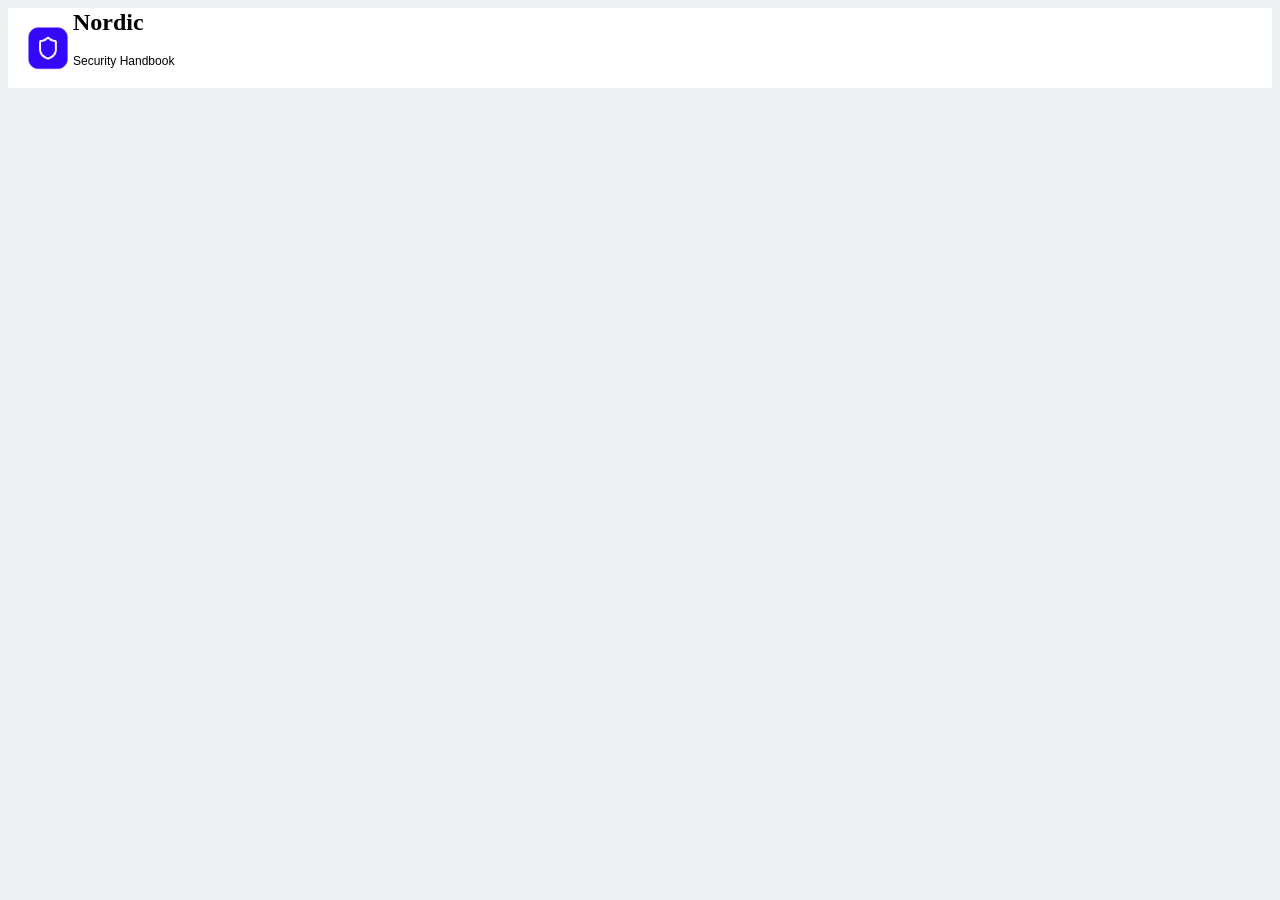
==== index.html @ 6bf66e9d "1" ====
<html>
<head>
    <title>Nordic </title>
    <link rel="stylesheet" href="CSS1.css" type="text/css">
</head>
<body style="background-color: ECF0F1;">

<div id="top">
    <span style="float: left;">
        <img src="images/logo.png" alt="logo" width="50px" height="50px"   style="  margin-left: 15px; margin-top:15px ;">
    </span>
    <span  style="float: left; display: flex; flex-direction: column; margin-top:1px; ">
        <h2 style=" margin: 0; font-family: Arial Black;">Nordic</h2>     <br/>
        <p style="  margin: 0;   font-size: 12px; font-family: Arial;">Security Handbook</p>  
    </span>
    <span>

    </span>
</div> 
    
</body>
</html>
---- CSS1.css ----
#top {
    background-color: white;
    color: black;
    width: 100%;
    height: 80px;
    left: 0px;
    top: 0px;
    right: 0px;
    justify-content: center;
    align-items: center;
}
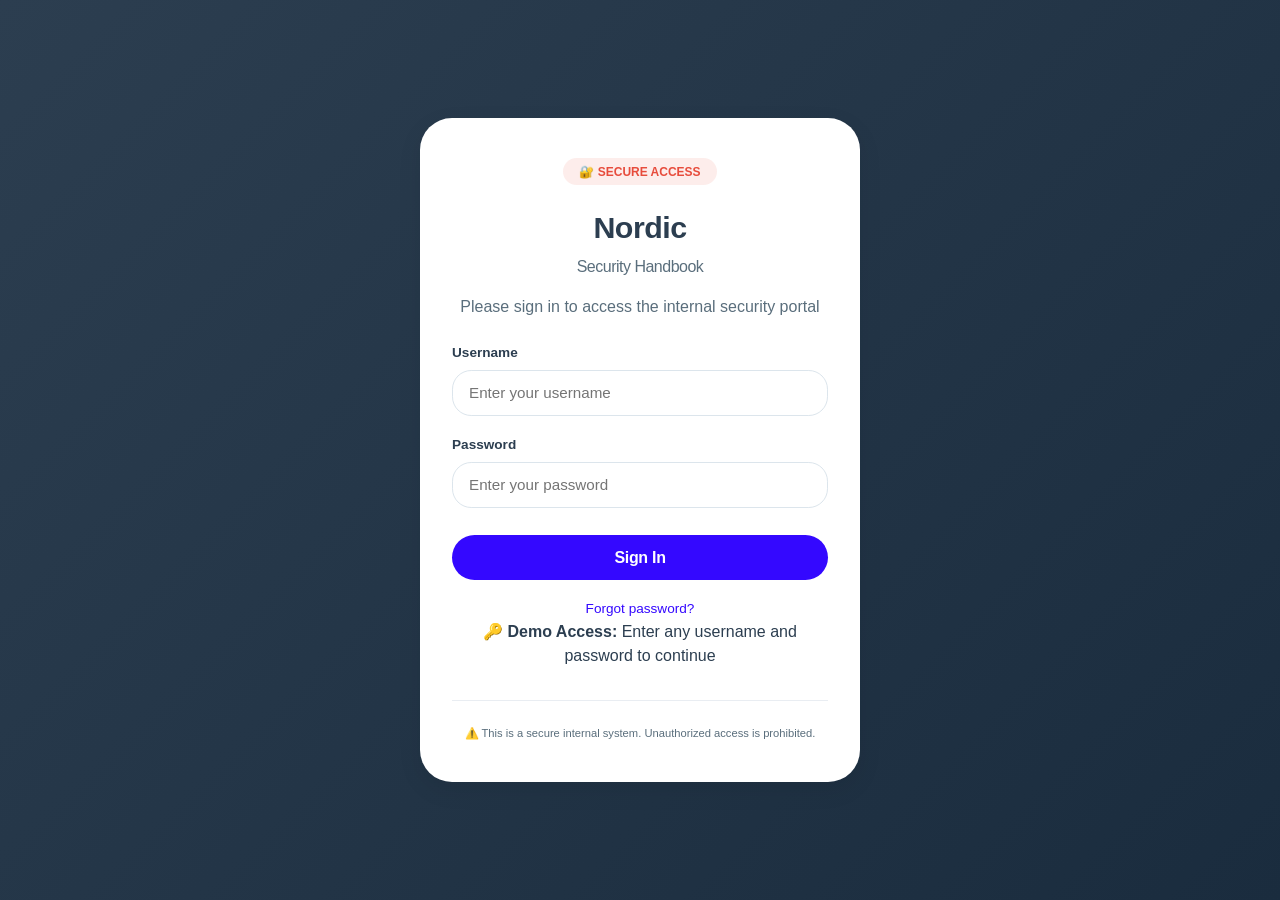
==== commit b4d7c9eb: "home page and login page" ====
--- a/index.html
+++ b/index.html
@@ -1,22 +1,38 @@
-<html>
-<head>
-    <title>Nordic </title>
-    <link rel="stylesheet" href="CSS1.css" type="text/css">
+<!DOCTYPE html>
+<html lang="en">
+<head> 
+    <title>Nordic Security Handbook - Login</title>
+    <link rel="stylesheet" href="styles.css">
 </head>
-<body style="background-color: ECF0F1;">
-
-<div id="top">
-    <span style="float: left;">
-        <img src="images/logo.png" alt="logo" width="50px" height="50px"   style="  margin-left: 15px; margin-top:15px ;">
-    </span>
-    <span  style="float: left; display: flex; flex-direction: column; margin-top:1px; ">
-        <h2 style=" margin: 0; font-family: Arial Black;">Nordic</h2>     <br/>
-        <p style="  margin: 0;   font-size: 12px; font-family: Arial;">Security Handbook</p>  
-    </span>
-    <span>
-
-    </span>
-</div> 
-    
+<body>
+    <div class="login-modal">
+        <div class="login-card">
+            <div class="security-badge">🔐 SECURE ACCESS</div>
+            <h1>Nordic<br><span>Security Handbook</span></h1>
+            <p style="margin: 1rem 0 1.5rem; color: var(--text-muted);">Please sign in to access the internal security portal</p>
+            
+            <form action="dashboard.html" method="get">
+                <div class="input-group">
+                    <label>Username</label>
+                    <input type="text" name="username" placeholder="Enter your username" required>
+                </div>
+                <div class="input-group">
+                    <label>Password</label>
+                    <input type="password" name="password" placeholder="Enter your password" required>
+                </div>
+                <button type="submit" class="signin-btn">Sign In</button>
+            </form>
+            
+            <a href="#" class="forgot">Forgot password?</a>
+            
+            <div class="demo-note">
+                🔑 <strong>Demo Access:</strong> Enter any username and password to continue
+            </div>
+            
+            <div class="warning-note">
+                ⚠️ This is a secure internal system. Unauthorized access is prohibited.
+            </div>
+        </div>
+    </div>
 </body>
 </html>
--- a/styles.css
+++ b/styles.css
@@ -0,0 +1,371 @@
+:root {
+    --primary: #3408FF;
+    --primary-dark: #2a06cc;
+    --primary-light: #6b42ff;
+    --page-bg: #ECF0F1;
+    --card-bg: #FFFFFF;
+    --text-main: #2C3E50;
+    --text-muted: #5a6e7c;
+    --alert: #E74C3C;
+    --alert-light: rgba(231, 76, 60, 0.1);
+    --alert-medium: rgba(231, 76, 60, 0.2);
+    --success: #016630;
+    --success-light: rgba(1, 102, 48, 0.1);
+    --border-light: #dce5ec;
+    --shadow-sm: 0 4px 12px rgba(0, 0, 0, 0.04);
+    --shadow-md: 0 8px 24px rgba(0, 0, 0, 0.08);
+    --card-radius: 1rem;
+}
+
+* {
+    margin: 0;
+    padding: 0;
+    box-sizing: border-box;
+}
+
+body {
+    font-family: 'Arial', 'Helvetica Neue', Helvetica, sans-serif;
+    background: var(--page-bg);
+    color: var(--text-main);
+    line-height: 1.5;
+    scroll-behavior: smooth;
+}
+
+ 
+h1, h2, h3, h4, h5, h6,
+.h1, .h2, .h3, .h4, .h5, .h6,
+.logo-area h2,
+.nav-links a,
+.signin-btn,
+.nav-quick {
+    font-family: 'Arial Black', 'Arial Black', 'Arial', sans-serif;
+    font-weight: 900;
+    letter-spacing: -0.3px;
+}
+
+
+
+/* our  Login Page */
+
+.login-modal {
+    background: linear-gradient(135deg, #2C3E50 0%, #1a2c3e 100%);
+    min-height: 100vh;
+    display: flex;
+    align-items: center;
+    justify-content: center;
+    padding: 1.5rem;
+}
+
+.login-card {
+    max-width: 440px;
+    width: 100%;
+    background: var(--card-bg);
+    border-radius: 2rem;
+    padding: 2.5rem 2rem;
+    box-shadow: var(--shadow-md);
+    text-align: center;
+}
+
+.login-card h1 {
+    font-size: 1.9rem;
+    font-weight: 900;
+    color: var(--text-main);
+    letter-spacing: -0.5px;
+}
+
+.login-card h1 span {
+    font-family: 'Arial', sans-serif;
+    font-weight: 300;
+    font-size: 1rem;
+    display: block;
+    color: var(--text-muted);
+    margin-top: 0.3rem;
+}
+
+.security-badge {
+    background: var(--alert-light);
+    display: inline-block;
+    padding: 0.3rem 1rem;
+    border-radius: 40px;
+    font-size: 0.75rem;
+    font-weight: 600;
+    color: var(--alert);
+    margin-bottom: 1.2rem;
+    font-family: 'Arial', sans-serif;
+}
+
+.input-group {
+    text-align: left;
+    margin-bottom: 1.2rem;
+}
+
+.input-group label {
+    font-weight: 600;
+    font-size: 0.85rem;
+    color: var(--text-main);
+    display: block;
+    margin-bottom: 0.4rem;
+    font-family: 'Arial', sans-serif;
+}
+
+.input-group input {
+    width: 100%;
+    padding: 0.85rem 1rem;
+    border: 1px solid var(--border-light);
+    border-radius: 1.2rem;
+    font-size: 0.95rem;
+    transition: all 0.2s;
+    background: var(--card-bg);
+    font-family: 'Arial', sans-serif;
+}
+
+.input-group input:focus {
+    outline: none;
+    border-color: var(--primary);
+    box-shadow: 0 0 0 3px rgba(52, 8, 255, 0.2);
+}
+
+.signin-btn {
+    background: var(--primary);
+    color: white;
+    border: none;
+    width: 100%;
+    padding: 0.85rem;
+    font-weight: 900;
+    font-size: 1rem;
+    border-radius: 2rem;
+    cursor: pointer;
+    transition: 0.2s;
+    margin-top: 0.5rem;
+    margin-bottom: 1rem;
+}
+
+.signin-btn:hover {
+    background: var(--primary-dark);
+    transform: translateY(-1px);
+}
+
+.forgot {
+    font-size: 0.85rem;
+    color: var(--primary);
+    text-decoration: none;
+    font-family: 'Arial', sans-serif;
+}
+
+.forgot:hover {
+    text-decoration: underline;
+}
+
+.warning-note {
+    margin-top: 2rem;
+    font-size: 0.7rem;
+    color: var(--text-muted);
+    border-top: 1px solid #e9edf2;
+    padding-top: 1.5rem;
+    font-family: 'Arial', sans-serif;
+}
+
+ 
+
+
+
+
+
+
+/* Our Dashboard Page Code */
+.top{
+    background: var(--text-main);
+    color: white;
+    padding: 1rem 2rem;
+    display: flex;
+    flex-wrap: wrap;
+    justify-content: space-between;
+    align-items: center;
+    gap: 1rem;
+}
+
+.logo-area h2 {
+    font-weight: 900;
+    font-size: 1.6rem;
+    letter-spacing: -0.5px;
+    color: white;
+}
+
+.logo-area p {
+    font-size: 0.7rem;
+    opacity: 0.8;
+    font-family: 'Arial', sans-serif;
+}
+
+.nav-links {
+    display: flex;
+    flex-wrap: wrap;
+    gap: 1.5rem;
+}
+
+.nav-links a {
+    color: white;
+    text-decoration: none;
+    font-weight: 900;
+    padding: 0.3rem 0;
+    border-bottom: 2px solid transparent;
+    transition: 0.2s;
+    font-size: 0.9rem;
+}
+
+.nav-links a:hover,
+.nav-links a.active {
+    border-bottom-color: var(--primary);
+    color: var(--primary);
+}
+ 
+.handbook-main {
+    max-width: 1400px;
+    margin: 0 auto;
+    padding: 2rem 1.5rem;
+}
+ 
+.welcome {
+    background: var(--card-bg);
+    border-radius: var(--card-radius);
+    padding: 1.8rem 2rem;
+    margin-bottom: 2rem;
+    box-shadow: var(--shadow-sm);
+    border-left: 6px solid var(--primary);
+}
+
+.reminder-banner {
+    background: var(--alert-light);
+    border-left: 5px solid var(--alert);
+    padding: 1rem 1.5rem;
+    border-radius: 1rem;
+    margin-top: 1rem;
+    font-weight: 500;
+    font-family: 'Arial', sans-serif;
+}
+
+.success-banner {
+    background: var(--success-light);
+    border-left: 5px solid var(--success);
+    padding: 1rem 1.5rem;
+    border-radius: 1rem;
+    margin-top: 1rem;
+}
+
+ 
+.grid-nav {
+    display: flex;
+    flex-wrap: wrap;
+    gap: 1rem;
+    margin: 1.5rem 0 2rem;
+}
+
+.nav-quick {
+    background: var(--card-bg);
+    border-radius: 2rem;
+    padding: 0.6rem 1.2rem;
+    text-decoration: none;
+    font-weight: 900;
+    color: var(--primary);
+    box-shadow: var(--shadow-sm);
+    transition: all 0.2s;
+    border: 1px solid var(--border-light);
+}
+
+.nav-quick:hover {
+    background: var(--primary);
+    color: white;
+    transform: translateY(-2px);
+    border-color: var(--primary);
+}
+
+/* Principle Grid (Dashboard specific) */
+.principle-grid {
+    display: flex;
+    flex-wrap: wrap;
+    gap: 1.2rem;
+    margin: 1.2rem 0;
+}
+
+.principle {
+    flex: 1;
+    background: #f9fbfd;
+    padding: 1rem;
+    border-radius: 1rem;
+    border: 1px solid var(--border-light);
+}
+
+.principle strong {
+    color: var(--primary);
+    font-family: 'Arial Black', sans-serif;
+}
+
+/* Section Cards (shared across multiple pages) */
+.section-card {
+    background: var(--card-bg);
+    border-radius: var(--card-radius);
+    padding: 1.8rem 2rem;
+    margin-bottom: 2.2rem;
+    box-shadow: var(--shadow-sm);
+    scroll-margin-top: 90px;
+}
+
+.section-card h2 {
+    color: var(--text-main);
+    border-left: 5px solid var(--primary);
+    padding-left: 1rem;
+    margin-bottom: 1.5rem;
+    font-size: 1.8rem;
+}
+
+.section-card h3 {
+    color: var(--text-main);
+    margin: 1.2rem 0 0.8rem 0;
+    font-size: 1.3rem;
+}
+
+.section-card h4 {
+    color: var(--text-main);
+    margin: 0.8rem 0 0.5rem 0;
+    font-size: 1.1rem;
+}
+
+/* Two Columns Layout */
+.two-columns {
+    display: flex;
+    flex-wrap: wrap;
+    gap: 1.8rem;
+    margin-top: 1rem;
+}
+
+.col {
+    flex: 1;
+    min-width: 240px;
+}
+
+/* Lists */
+ul, .list-styled {
+    padding-left: 1.4rem;
+    margin: 0.8rem 0;
+}
+
+li {
+    margin-bottom: 0.4rem;
+    font-family: 'Arial', sans-serif;
+}
+
+p {
+    font-family: 'Arial', sans-serif;
+    margin-bottom: 0.5rem;
+}
+
+/* Footer (shared) */
+footer {
+    text-align: center;
+    padding: 2rem;
+    font-size: 0.8rem;
+    color: var(--text-muted);
+    border-top: 1px solid var(--border-light);
+    margin-top: 1rem;
+    font-family: 'Arial', sans-serif;
+}
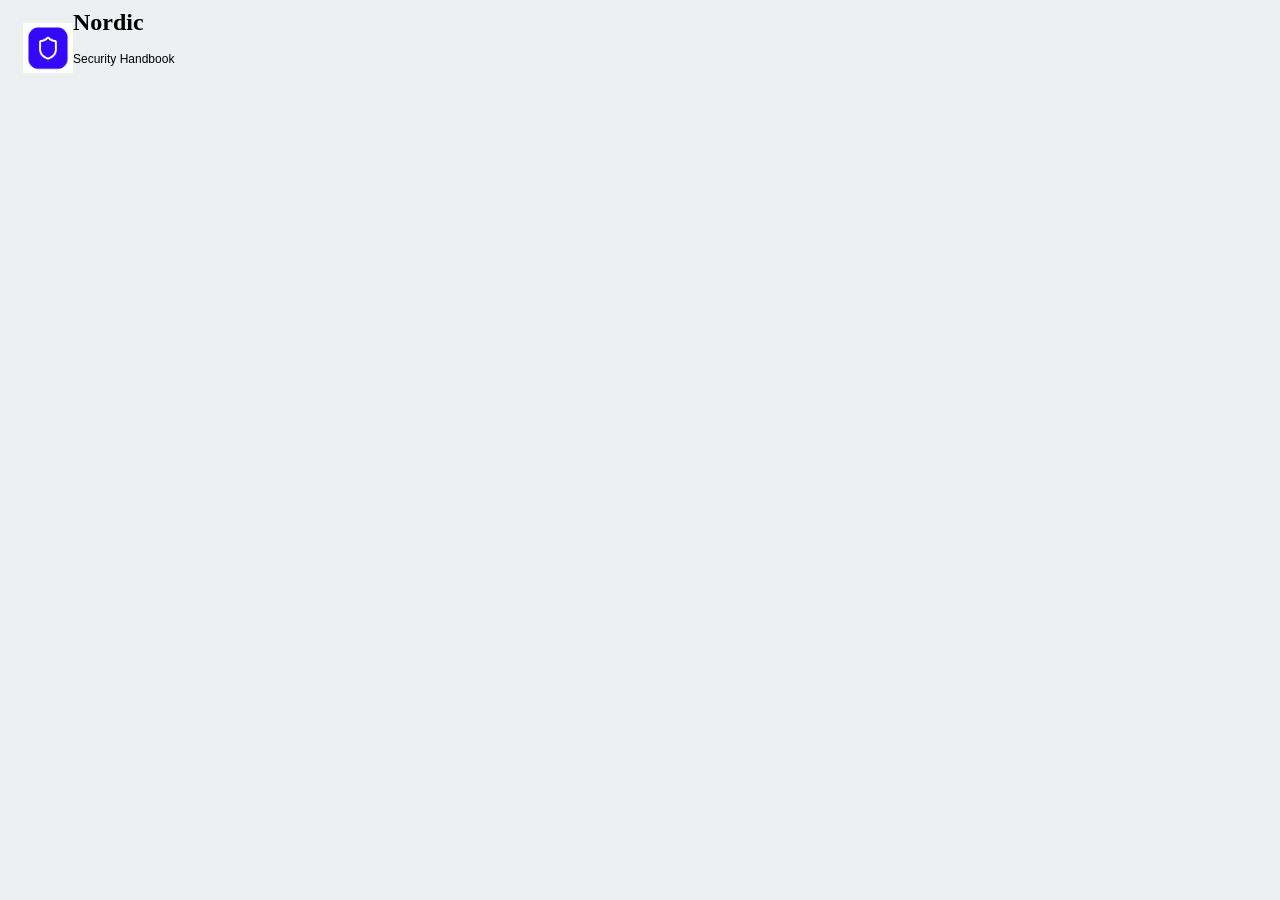
==== commit 052a0dbe: "mm" ====
--- a/index.html
+++ b/index.html
@@ -1,38 +1,22 @@
-<!DOCTYPE html>
-<html lang="en">
-<head> 
-    <title>Nordic Security Handbook - Login</title>
-    <link rel="stylesheet" href="styles.css">
+<html>
+<head>
+    <title>Nordic </title>
+    <link rel="stylesheet" href="CSS1.css" type="text/css">
 </head>
-<body>
-    <div class="login-modal">
-        <div class="login-card">
-            <div class="security-badge">🔐 SECURE ACCESS</div>
-            <h1>Nordic<br><span>Security Handbook</span></h1>
-            <p style="margin: 1rem 0 1.5rem; color: var(--text-muted);">Please sign in to access the internal security portal</p>
-            
-            <form action="dashboard.html" method="get">
-                <div class="input-group">
-                    <label>Username</label>
-                    <input type="text" name="username" placeholder="Enter your username" required>
-                </div>
-                <div class="input-group">
-                    <label>Password</label>
-                    <input type="password" name="password" placeholder="Enter your password" required>
-                </div>
-                <button type="submit" class="signin-btn">Sign In</button>
-            </form>
-            
-            <a href="#" class="forgot">Forgot password?</a>
-            
-            <div class="demo-note">
-                🔑 <strong>Demo Access:</strong> Enter any username and password to continue
-            </div>
-            
-            <div class="warning-note">
-                ⚠️ This is a secure internal system. Unauthorized access is prohibited.
-            </div>
-        </div>
-    </div>
+<body style="background-color: ECF0F1;">
+
+<div id="top">
+    <span style="float: left;">
+        <img src="images/logo.png" alt="logo" width="50px" height="50px"   style="  margin-left: 15px; margin-top:15px ;">
+    </span>
+    <span  style="float: left; display: flex; flex-direction: column; margin-top:1px; ">
+        <h2 style=" margin: 0; line-height: 1.1; font-family: Arial Black;">Nordic</h2>     <br/>
+        <p style="  margin: 0;  line-height: 1.1; font-size: 12px; font-family: Arial;">Security Handbook</p>  
+    </span>
+    <span>
+
+    </span>
+</div> 
+    
 </body>
 </html>
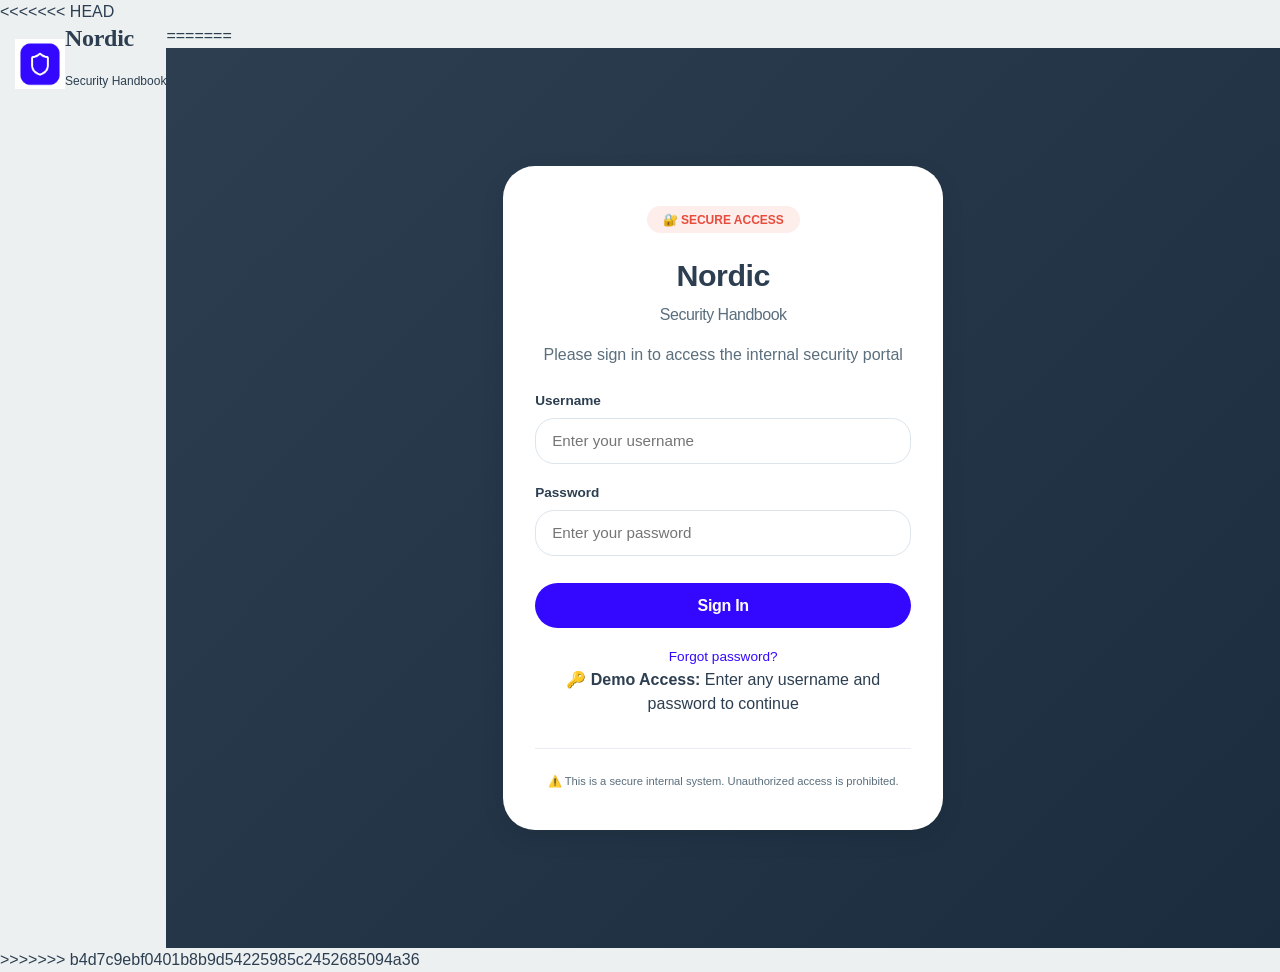
==== commit 5c7ad2d3: "n" ====
--- a/index.html
+++ b/index.html
@@ -1,8 +1,10 @@
-<html>
-<head>
-    <title>Nordic </title>
-    <link rel="stylesheet" href="CSS1.css" type="text/css">
+<!DOCTYPE html>
+<html lang="en">
+<head> 
+    <title>Nordic Security Handbook - Login</title>
+    <link rel="stylesheet" href="styles.css">
 </head>
+<<<<<<< HEAD
 <body style="background-color: ECF0F1;">
 
 <div id="top">
@@ -18,5 +20,37 @@
     </span>
 </div> 
     
+=======
+<body>
+    <div class="login-modal">
+        <div class="login-card">
+            <div class="security-badge">🔐 SECURE ACCESS</div>
+            <h1>Nordic<br><span>Security Handbook</span></h1>
+            <p style="margin: 1rem 0 1.5rem; color: var(--text-muted);">Please sign in to access the internal security portal</p>
+            
+            <form action="dashboard.html" method="get">
+                <div class="input-group">
+                    <label>Username</label>
+                    <input type="text" name="username" placeholder="Enter your username" required>
+                </div>
+                <div class="input-group">
+                    <label>Password</label>
+                    <input type="password" name="password" placeholder="Enter your password" required>
+                </div>
+                <button type="submit" class="signin-btn">Sign In</button>
+            </form>
+            
+            <a href="#" class="forgot">Forgot password?</a>
+            
+            <div class="demo-note">
+                🔑 <strong>Demo Access:</strong> Enter any username and password to continue
+            </div>
+            
+            <div class="warning-note">
+                ⚠️ This is a secure internal system. Unauthorized access is prohibited.
+            </div>
+        </div>
+    </div>
+>>>>>>> b4d7c9ebf0401b8b9d54225985c2452685094a36
 </body>
 </html>
--- a/styles.css
+++ b/styles.css
@@ -0,0 +1,371 @@
+:root {
+    --primary: #3408FF;
+    --primary-dark: #2a06cc;
+    --primary-light: #6b42ff;
+    --page-bg: #ECF0F1;
+    --card-bg: #FFFFFF;
+    --text-main: #2C3E50;
+    --text-muted: #5a6e7c;
+    --alert: #E74C3C;
+    --alert-light: rgba(231, 76, 60, 0.1);
+    --alert-medium: rgba(231, 76, 60, 0.2);
+    --success: #016630;
+    --success-light: rgba(1, 102, 48, 0.1);
+    --border-light: #dce5ec;
+    --shadow-sm: 0 4px 12px rgba(0, 0, 0, 0.04);
+    --shadow-md: 0 8px 24px rgba(0, 0, 0, 0.08);
+    --card-radius: 1rem;
+}
+
+* {
+    margin: 0;
+    padding: 0;
+    box-sizing: border-box;
+}
+
+body {
+    font-family: 'Arial', 'Helvetica Neue', Helvetica, sans-serif;
+    background: var(--page-bg);
+    color: var(--text-main);
+    line-height: 1.5;
+    scroll-behavior: smooth;
+}
+
+ 
+h1, h2, h3, h4, h5, h6,
+.h1, .h2, .h3, .h4, .h5, .h6,
+.logo-area h2,
+.nav-links a,
+.signin-btn,
+.nav-quick {
+    font-family: 'Arial Black', 'Arial Black', 'Arial', sans-serif;
+    font-weight: 900;
+    letter-spacing: -0.3px;
+}
+
+
+
+/* our  Login Page */
+
+.login-modal {
+    background: linear-gradient(135deg, #2C3E50 0%, #1a2c3e 100%);
+    min-height: 100vh;
+    display: flex;
+    align-items: center;
+    justify-content: center;
+    padding: 1.5rem;
+}
+
+.login-card {
+    max-width: 440px;
+    width: 100%;
+    background: var(--card-bg);
+    border-radius: 2rem;
+    padding: 2.5rem 2rem;
+    box-shadow: var(--shadow-md);
+    text-align: center;
+}
+
+.login-card h1 {
+    font-size: 1.9rem;
+    font-weight: 900;
+    color: var(--text-main);
+    letter-spacing: -0.5px;
+}
+
+.login-card h1 span {
+    font-family: 'Arial', sans-serif;
+    font-weight: 300;
+    font-size: 1rem;
+    display: block;
+    color: var(--text-muted);
+    margin-top: 0.3rem;
+}
+
+.security-badge {
+    background: var(--alert-light);
+    display: inline-block;
+    padding: 0.3rem 1rem;
+    border-radius: 40px;
+    font-size: 0.75rem;
+    font-weight: 600;
+    color: var(--alert);
+    margin-bottom: 1.2rem;
+    font-family: 'Arial', sans-serif;
+}
+
+.input-group {
+    text-align: left;
+    margin-bottom: 1.2rem;
+}
+
+.input-group label {
+    font-weight: 600;
+    font-size: 0.85rem;
+    color: var(--text-main);
+    display: block;
+    margin-bottom: 0.4rem;
+    font-family: 'Arial', sans-serif;
+}
+
+.input-group input {
+    width: 100%;
+    padding: 0.85rem 1rem;
+    border: 1px solid var(--border-light);
+    border-radius: 1.2rem;
+    font-size: 0.95rem;
+    transition: all 0.2s;
+    background: var(--card-bg);
+    font-family: 'Arial', sans-serif;
+}
+
+.input-group input:focus {
+    outline: none;
+    border-color: var(--primary);
+    box-shadow: 0 0 0 3px rgba(52, 8, 255, 0.2);
+}
+
+.signin-btn {
+    background: var(--primary);
+    color: white;
+    border: none;
+    width: 100%;
+    padding: 0.85rem;
+    font-weight: 900;
+    font-size: 1rem;
+    border-radius: 2rem;
+    cursor: pointer;
+    transition: 0.2s;
+    margin-top: 0.5rem;
+    margin-bottom: 1rem;
+}
+
+.signin-btn:hover {
+    background: var(--primary-dark);
+    transform: translateY(-1px);
+}
+
+.forgot {
+    font-size: 0.85rem;
+    color: var(--primary);
+    text-decoration: none;
+    font-family: 'Arial', sans-serif;
+}
+
+.forgot:hover {
+    text-decoration: underline;
+}
+
+.warning-note {
+    margin-top: 2rem;
+    font-size: 0.7rem;
+    color: var(--text-muted);
+    border-top: 1px solid #e9edf2;
+    padding-top: 1.5rem;
+    font-family: 'Arial', sans-serif;
+}
+
+ 
+
+
+
+
+
+
+/* Our Dashboard Page Code */
+.top{
+    background: var(--text-main);
+    color: white;
+    padding: 1rem 2rem;
+    display: flex;
+    flex-wrap: wrap;
+    justify-content: space-between;
+    align-items: center;
+    gap: 1rem;
+}
+
+.logo-area h2 {
+    font-weight: 900;
+    font-size: 1.6rem;
+    letter-spacing: -0.5px;
+    color: white;
+}
+
+.logo-area p {
+    font-size: 0.7rem;
+    opacity: 0.8;
+    font-family: 'Arial', sans-serif;
+}
+
+.nav-links {
+    display: flex;
+    flex-wrap: wrap;
+    gap: 1.5rem;
+}
+
+.nav-links a {
+    color: white;
+    text-decoration: none;
+    font-weight: 900;
+    padding: 0.3rem 0;
+    border-bottom: 2px solid transparent;
+    transition: 0.2s;
+    font-size: 0.9rem;
+}
+
+.nav-links a:hover,
+.nav-links a.active {
+    border-bottom-color: var(--primary);
+    color: var(--primary);
+}
+ 
+.handbook-main {
+    max-width: 1400px;
+    margin: 0 auto;
+    padding: 2rem 1.5rem;
+}
+ 
+.welcome {
+    background: var(--card-bg);
+    border-radius: var(--card-radius);
+    padding: 1.8rem 2rem;
+    margin-bottom: 2rem;
+    box-shadow: var(--shadow-sm);
+    border-left: 6px solid var(--primary);
+}
+
+.reminder-banner {
+    background: var(--alert-light);
+    border-left: 5px solid var(--alert);
+    padding: 1rem 1.5rem;
+    border-radius: 1rem;
+    margin-top: 1rem;
+    font-weight: 500;
+    font-family: 'Arial', sans-serif;
+}
+
+.success-banner {
+    background: var(--success-light);
+    border-left: 5px solid var(--success);
+    padding: 1rem 1.5rem;
+    border-radius: 1rem;
+    margin-top: 1rem;
+}
+
+ 
+.grid-nav {
+    display: flex;
+    flex-wrap: wrap;
+    gap: 1rem;
+    margin: 1.5rem 0 2rem;
+}
+
+.nav-quick {
+    background: var(--card-bg);
+    border-radius: 2rem;
+    padding: 0.6rem 1.2rem;
+    text-decoration: none;
+    font-weight: 900;
+    color: var(--primary);
+    box-shadow: var(--shadow-sm);
+    transition: all 0.2s;
+    border: 1px solid var(--border-light);
+}
+
+.nav-quick:hover {
+    background: var(--primary);
+    color: white;
+    transform: translateY(-2px);
+    border-color: var(--primary);
+}
+
+/* Principle Grid (Dashboard specific) */
+.principle-grid {
+    display: flex;
+    flex-wrap: wrap;
+    gap: 1.2rem;
+    margin: 1.2rem 0;
+}
+
+.principle {
+    flex: 1;
+    background: #f9fbfd;
+    padding: 1rem;
+    border-radius: 1rem;
+    border: 1px solid var(--border-light);
+}
+
+.principle strong {
+    color: var(--primary);
+    font-family: 'Arial Black', sans-serif;
+}
+
+/* Section Cards (shared across multiple pages) */
+.section-card {
+    background: var(--card-bg);
+    border-radius: var(--card-radius);
+    padding: 1.8rem 2rem;
+    margin-bottom: 2.2rem;
+    box-shadow: var(--shadow-sm);
+    scroll-margin-top: 90px;
+}
+
+.section-card h2 {
+    color: var(--text-main);
+    border-left: 5px solid var(--primary);
+    padding-left: 1rem;
+    margin-bottom: 1.5rem;
+    font-size: 1.8rem;
+}
+
+.section-card h3 {
+    color: var(--text-main);
+    margin: 1.2rem 0 0.8rem 0;
+    font-size: 1.3rem;
+}
+
+.section-card h4 {
+    color: var(--text-main);
+    margin: 0.8rem 0 0.5rem 0;
+    font-size: 1.1rem;
+}
+
+/* Two Columns Layout */
+.two-columns {
+    display: flex;
+    flex-wrap: wrap;
+    gap: 1.8rem;
+    margin-top: 1rem;
+}
+
+.col {
+    flex: 1;
+    min-width: 240px;
+}
+
+/* Lists */
+ul, .list-styled {
+    padding-left: 1.4rem;
+    margin: 0.8rem 0;
+}
+
+li {
+    margin-bottom: 0.4rem;
+    font-family: 'Arial', sans-serif;
+}
+
+p {
+    font-family: 'Arial', sans-serif;
+    margin-bottom: 0.5rem;
+}
+
+/* Footer (shared) */
+footer {
+    text-align: center;
+    padding: 2rem;
+    font-size: 0.8rem;
+    color: var(--text-muted);
+    border-top: 1px solid var(--border-light);
+    margin-top: 1rem;
+    font-family: 'Arial', sans-serif;
+}
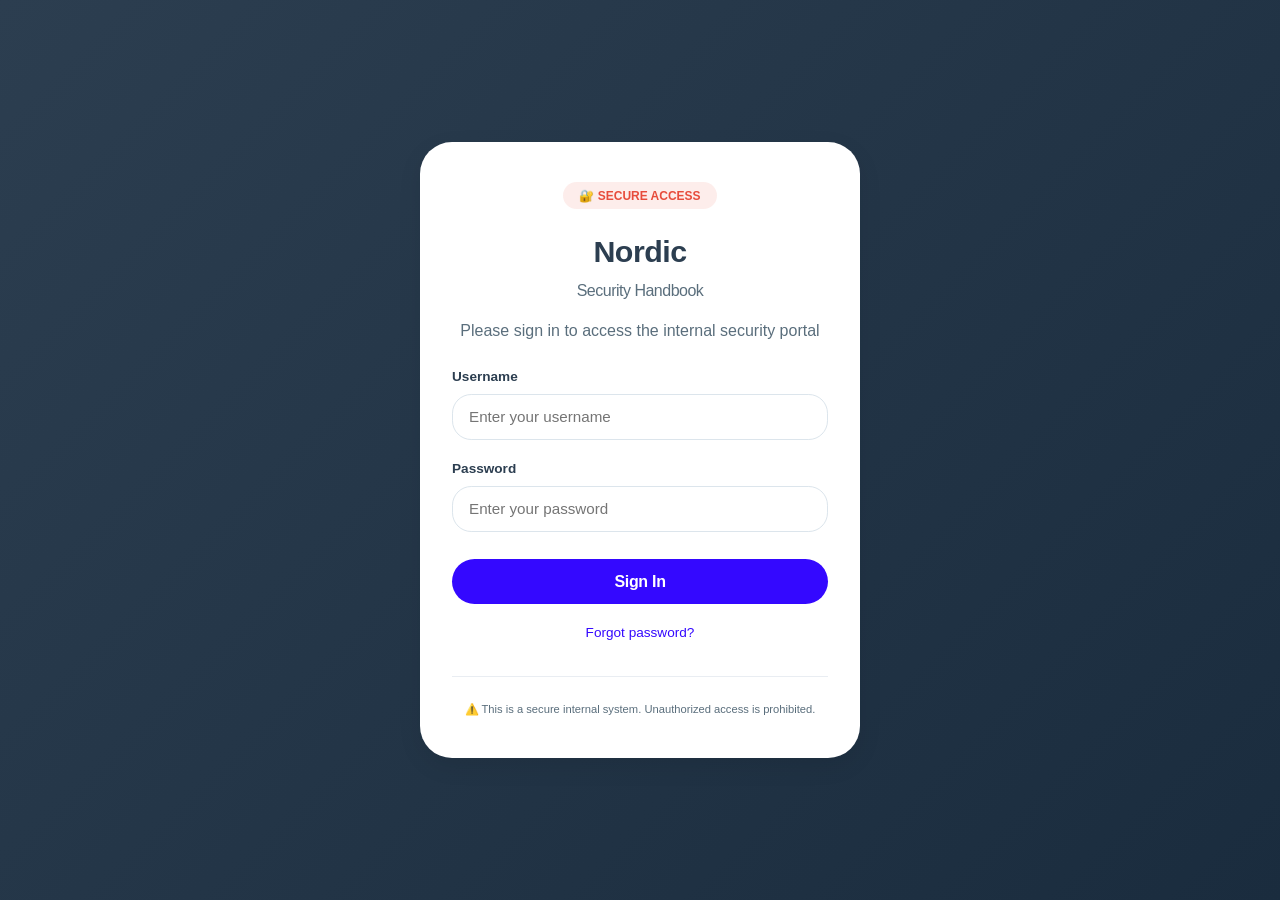
==== commit dede41a3: "some change" ====
--- a/index.html
+++ b/index.html
@@ -1,26 +1,9 @@
 <!DOCTYPE html>
 <html lang="en">
-<head> 
+<head>
     <title>Nordic Security Handbook - Login</title>
     <link rel="stylesheet" href="styles.css">
 </head>
-<<<<<<< HEAD
-<body style="background-color: ECF0F1;">
-
-<div id="top">
-    <span style="float: left;">
-        <img src="images/logo.png" alt="logo" width="50px" height="50px"   style="  margin-left: 15px; margin-top:15px ;">
-    </span>
-    <span  style="float: left; display: flex; flex-direction: column; margin-top:1px; ">
-        <h2 style=" margin: 0; line-height: 1.1; font-family: Arial Black;">Nordic</h2>     <br/>
-        <p style="  margin: 0;  line-height: 1.1; font-size: 12px; font-family: Arial;">Security Handbook</p>  
-    </span>
-    <span>
-
-    </span>
-</div> 
-    
-=======
 <body>
     <div class="login-modal">
         <div class="login-card">
@@ -28,29 +11,49 @@
             <h1>Nordic<br><span>Security Handbook</span></h1>
             <p style="margin: 1rem 0 1.5rem; color: var(--text-muted);">Please sign in to access the internal security portal</p>
             
-            <form action="dashboard.html" method="get">
+            <form id="loginForm">
                 <div class="input-group">
                     <label>Username</label>
-                    <input type="text" name="username" placeholder="Enter your username" required>
+                    <input type="text" id="username" placeholder="Enter your username" required>
                 </div>
                 <div class="input-group">
                     <label>Password</label>
-                    <input type="password" name="password" placeholder="Enter your password" required>
+                    <input type="password" id="password" placeholder="Enter your password" required>
                 </div>
                 <button type="submit" class="signin-btn">Sign In</button>
             </form>
             
-            <a href="#" class="forgot">Forgot password?</a>
-            
-            <div class="demo-note">
-                🔑 <strong>Demo Access:</strong> Enter any username and password to continue
-            </div>
-            
+            <a href="#" class="forgot" id="forgotPassword">Forgot password?</a>
             <div class="warning-note">
                 ⚠️ This is a secure internal system. Unauthorized access is prohibited.
             </div>
         </div>
     </div>
->>>>>>> b4d7c9ebf0401b8b9d54225985c2452685094a36
+
+    <script>
+        const loginForm = document.getElementById('loginForm');
+        const usernameInput = document.getElementById('username');
+        const passwordInput = document.getElementById('password');
+        const forgotLink = document.getElementById('forgotPassword');
+
+        loginForm.addEventListener('submit', function(e) {
+            e.preventDefault();
+            const username = usernameInput.value.trim();
+            const password = passwordInput.value.trim();
+            
+            if (username !== "" && password !== "") {
+                sessionStorage.setItem('nordic_logged_in', 'true');
+                sessionStorage.setItem('nordic_user', username);
+                window.location.href = 'dashboard.html';
+            } else {
+                alert("Please enter both username and password to access the Nordic Security Handbook.");
+            }
+        });
+
+        forgotLink.addEventListener('click', function(e) {
+            e.preventDefault();
+            alert("Please contact IT Security Support at security@company.com or call +1 (234) 567-890 to reset your credentials.");
+        });
+    </script>
 </body>
 </html>
--- a/styles.css
+++ b/styles.css
@@ -242,6 +242,7 @@
     margin-top: 1rem;
     font-weight: 500;
     font-family: 'Arial', sans-serif;
+    color:red;
 }
 
 .success-banner {
@@ -330,7 +331,7 @@
     font-size: 1.1rem;
 }
 
-/* Two Columns Layout */
+ 
 .two-columns {
     display: flex;
     flex-wrap: wrap;
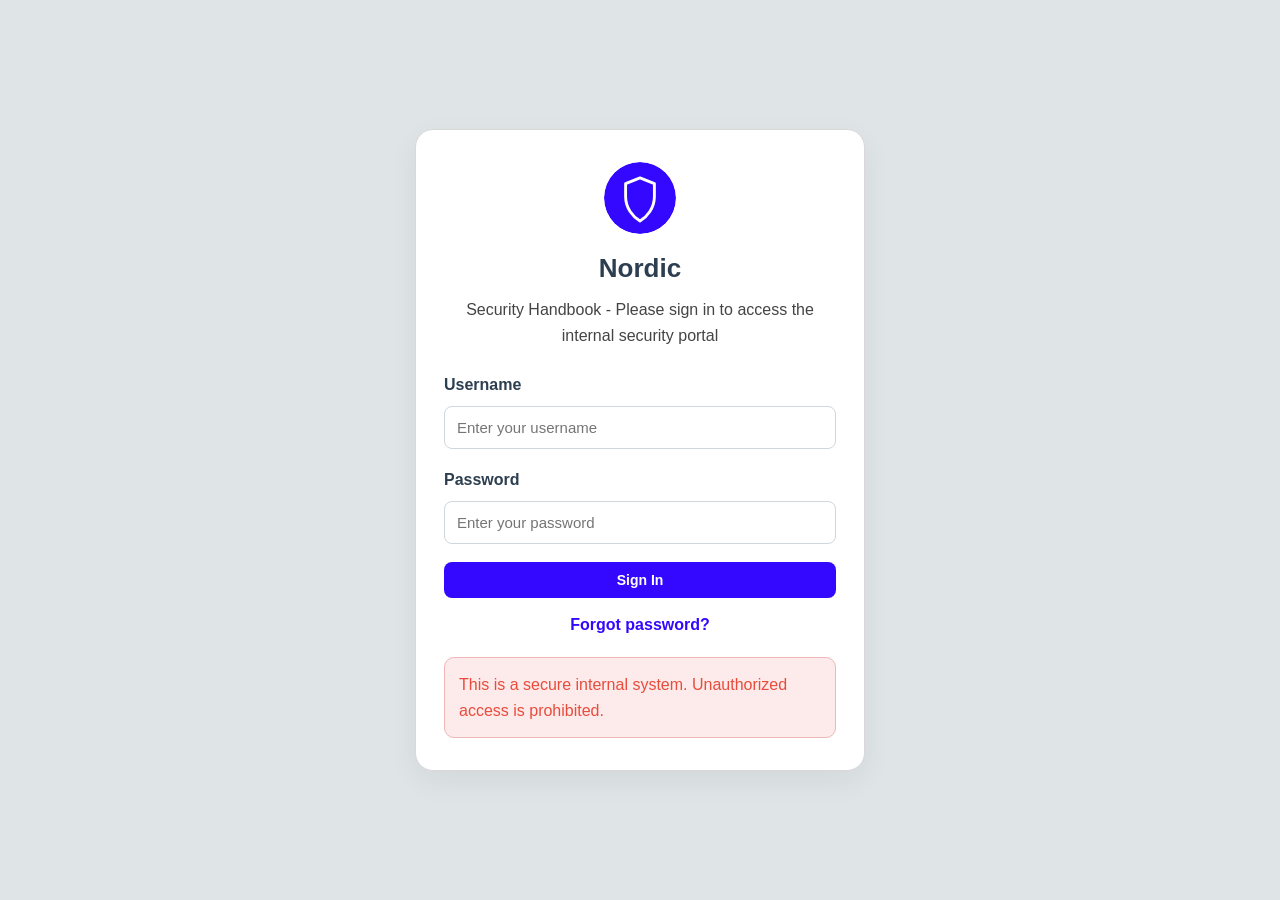
==== commit d5ec84e4: "Fix GitHub Pages entry by adding root redirect Add index.html to redirect to security-handbook/index" ====
--- a/index.html
+++ b/index.html
@@ -1,59 +1,11 @@
 <!DOCTYPE html>
 <html lang="en">
 <head>
-    <title>Nordic Security Handbook - Login</title>
-    <link rel="stylesheet" href="styles.css">
+  <meta charset="UTF-8">
+  <meta http-equiv="refresh" content="0; url=security-handbook/index.html">
+  <title>Redirecting...</title>
 </head>
 <body>
-    <div class="login-modal">
-        <div class="login-card">
-            <div class="security-badge">🔐 SECURE ACCESS</div>
-            <h1>Nordic<br><span>Security Handbook</span></h1>
-            <p style="margin: 1rem 0 1.5rem; color: var(--text-muted);">Please sign in to access the internal security portal</p>
-            
-            <form id="loginForm">
-                <div class="input-group">
-                    <label>Username</label>
-                    <input type="text" id="username" placeholder="Enter your username" required>
-                </div>
-                <div class="input-group">
-                    <label>Password</label>
-                    <input type="password" id="password" placeholder="Enter your password" required>
-                </div>
-                <button type="submit" class="signin-btn">Sign In</button>
-            </form>
-            
-            <a href="#" class="forgot" id="forgotPassword">Forgot password?</a>
-            <div class="warning-note">
-                ⚠️ This is a secure internal system. Unauthorized access is prohibited.
-            </div>
-        </div>
-    </div>
-
-    <script>
-        const loginForm = document.getElementById('loginForm');
-        const usernameInput = document.getElementById('username');
-        const passwordInput = document.getElementById('password');
-        const forgotLink = document.getElementById('forgotPassword');
-
-        loginForm.addEventListener('submit', function(e) {
-            e.preventDefault();
-            const username = usernameInput.value.trim();
-            const password = passwordInput.value.trim();
-            
-            if (username !== "" && password !== "") {
-                sessionStorage.setItem('nordic_logged_in', 'true');
-                sessionStorage.setItem('nordic_user', username);
-                window.location.href = 'dashboard.html';
-            } else {
-                alert("Please enter both username and password to access the Nordic Security Handbook.");
-            }
-        });
-
-        forgotLink.addEventListener('click', function(e) {
-            e.preventDefault();
-            alert("Please contact IT Security Support at security@company.com or call +1 (234) 567-890 to reset your credentials.");
-        });
-    </script>
+  <p>Redirecting to the Security Handbook...</p>
 </body>
-</html>+</html>
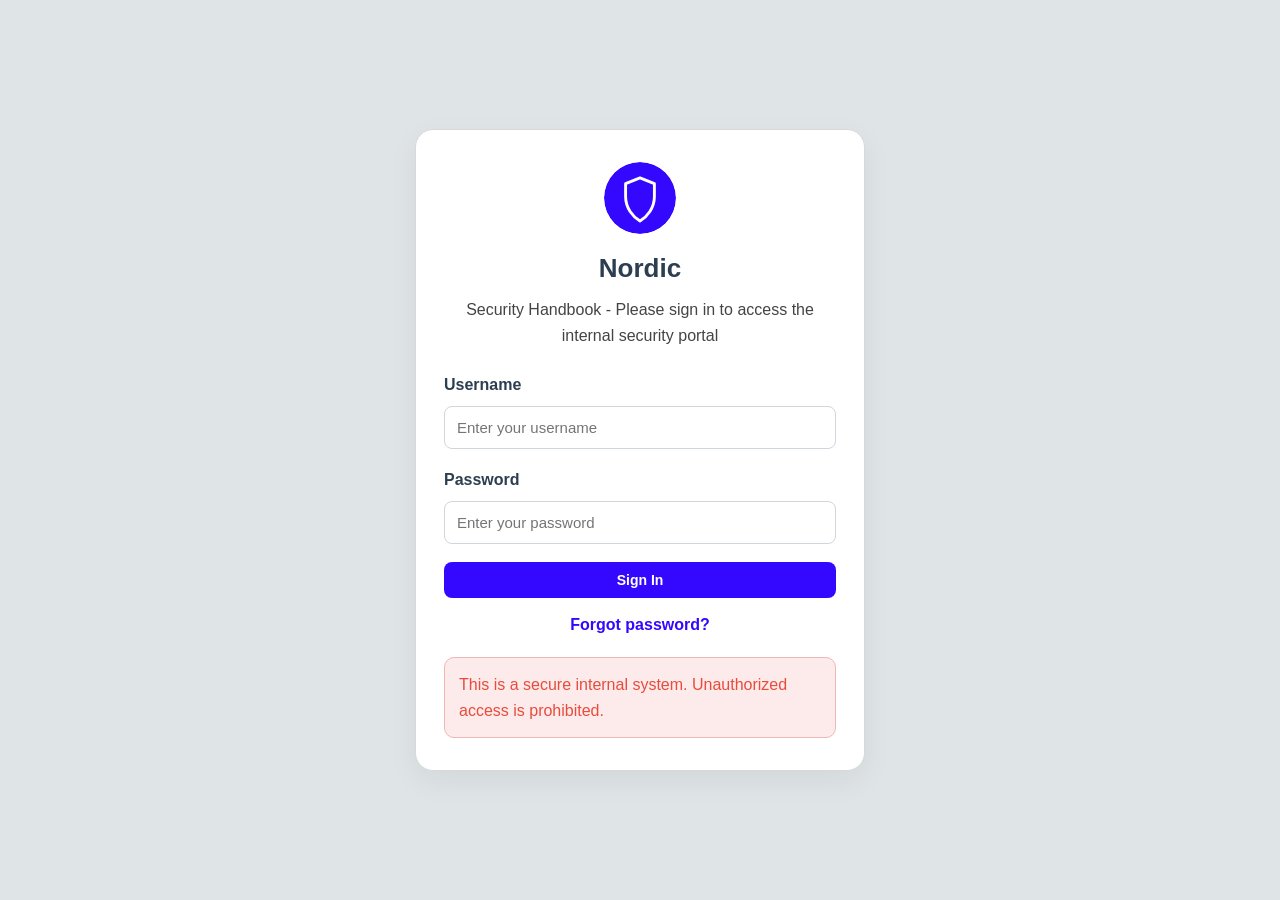
==== commit e14d9f44: "MAin" ====
--- a/index.html
+++ b/index.html
@@ -1,11 +1,46 @@
 <!DOCTYPE html>
 <html lang="en">
 <head>
-  <meta charset="UTF-8">
-  <meta http-equiv="refresh" content="0; url=security-handbook/index.html">
-  <title>Redirecting...</title>
+    <meta charset="UTF-8">
+    <meta name="viewport" content="width=device-width, initial-scale=1.0">
+    <title>Sign In - Nordic Security Handbook</title>
+    <link rel="stylesheet" href="style.css">
 </head>
 <body>
-  <p>Redirecting to the Security Handbook...</p>
+    <div class="login-page">
+        <div class="login-box">
+            <div class="login-header">
+                <div class="login-icon">
+                    <img src="images/logo.svg" alt="Nordic logo">
+                </div>
+                <h1>Nordic</h1>
+                <p>Security Handbook - Please sign in to access the internal security portal</p>
+            </div>
+
+            <form>
+                <div class="form-group">
+                    <label for="username">Username</label>
+                    <input type="text" id="username" placeholder="Enter your username">
+                </div>
+
+                <div class="form-group">
+                    <label for="password">Password</label>
+                    <input type="password" id="password" placeholder="Enter your password">
+                </div>
+
+                <a href="home.html">
+                    <button type="button" class="primary-btn" style="width: 100%;">Sign In</button>
+                </a>
+
+                <div class="center-link">
+                    <a href="#">Forgot password?</a>
+                </div>
+
+                <div class="warning-box">
+                    This is a secure internal system. Unauthorized access is prohibited.
+                </div>
+            </form>
+        </div>
+    </div>
 </body>
-</html>
+</html>
--- a/style.css
+++ b/style.css
@@ -0,0 +1,710 @@
+* {
+    margin: 0;
+    padding: 0;
+    box-sizing: border-box;
+}
+
+body {
+    font-family: Arial, sans-serif;
+    background-color: #ECF0F1;
+    color: #2C3E50;
+    line-height: 1.6;
+}
+
+a {
+    text-decoration: none;
+    color: inherit;
+}
+
+ul, ol {
+    padding-left: 20px;
+}
+
+li {
+    margin-bottom: 8px;
+}
+
+img {
+    max-width: 100%;
+    display: block;
+}
+
+.page-wrapper {
+    min-height: 100vh;
+    display: flex;
+    flex-direction: column;
+}
+
+.container {
+    width: 92%;
+    max-width: 1180px;
+    margin: 0 auto;
+}
+
+/* HEADER */
+header {
+    background-color: #1F1F1F;
+    border-bottom: 1px solid #2a2a2a;
+}
+
+.topbar {
+    display: flex;
+    justify-content: space-between;
+    align-items: center;
+    padding: 14px 0;
+}
+
+.logo-box {
+    display: flex;
+    align-items: center;
+    gap: 12px;
+}
+
+.logo-icon {
+    width: 44px;
+    height: 44px;
+    border-radius: 10px;
+    overflow: hidden;
+    flex-shrink: 0;
+}
+
+.logo-text h1 {
+    color: #ffffff;
+    font-size: 20px;
+    margin-bottom: 2px;
+    line-height: 1.1;
+}
+
+.logo-text p {
+    color: #c9ced6;
+    font-size: 12px;
+}
+
+.logout-btn,
+.primary-btn {
+    background-color: #3408FF;
+    color: white;
+    border: none;
+    padding: 10px 18px;
+    border-radius: 8px;
+    cursor: pointer;
+    transition: 0.2s ease;
+    font-size: 14px;
+    font-weight: bold;
+}
+
+.logout-btn:hover,
+.primary-btn:hover {
+    background-color: #2200c7;
+    transform: translateY(-1px);
+}
+
+/* NAV */
+nav {
+    background-color: #1f1f1f;
+    border-bottom: 1px solid #2a2a2a;
+}
+
+.nav-menu {
+    display: flex;
+    justify-content: space-between; 
+    align-items: center;
+    gap: 0;
+    padding: 0 20px;
+}
+
+.nav-menu a {
+    flex: 1;
+    text-align: center;
+    padding: 14px 0;
+    color: #9ca3af;
+    text-decoration: none;
+    font-weight: 500;
+    transition: all 0.25s ease;
+}
+
+.nav-menu a:hover {
+    background-color: #2b0fff;
+    color: #ffffff;
+}
+
+.nav-menu a.active {
+    background-color: #ece7ff;
+    color: #3408FF;
+}
+
+.nav-menu a.active:hover {
+    color: #6366f1;
+    background: #111827;
+    border-radius: 8px;
+}
+
+main {
+    flex: 1;
+    padding: 30px 0 42px;
+}
+
+/* LOGIN */
+.login-page {
+    min-height: 100vh;
+    display: flex;
+    justify-content: center;
+    align-items: center;
+    background-color: #dfe5e7;
+    padding: 20px;
+}
+
+.login-box {
+    background-color: #ffffff;
+    width: 100%;
+    max-width: 450px;
+    border-radius: 18px;
+    padding: 32px 28px;
+    border: 1px solid #d8d8d8;
+    box-shadow: 0 10px 30px rgba(0, 0, 0, 0.06);
+}
+
+.login-header {
+    text-align: center;
+    margin-bottom: 24px;
+}
+
+.login-icon {
+    width: 72px;
+    height: 72px;
+    margin: 0 auto 14px;
+    overflow: hidden;
+    border-radius: 50%;
+}
+
+.login-header h1 {
+    font-size: 26px;
+    margin-bottom: 8px;
+}
+
+.login-header p {
+    font-size: 16px;
+    color: #444;
+}
+
+.form-group {
+    margin-bottom: 18px;
+}
+
+.form-group label {
+    display: block;
+    margin-bottom: 8px;
+    font-weight: bold;
+}
+
+.form-group input {
+    width: 100%;
+    padding: 12px 12px;
+    border: 1px solid #cfd6dc;
+    border-radius: 8px;
+    font-size: 15px;
+}
+
+.center-link {
+    text-align: center;
+    margin: 14px 0 20px;
+    color: #3408FF;
+    font-weight: bold;
+}
+
+.warning-box {
+    background-color: #fdeaea;
+    color: #E74C3C;
+    border: 1px solid #f0b7b7;
+    border-radius: 10px;
+    padding: 14px;
+    margin-top: 12px;
+}
+
+/* PAGE TITLE */
+.page-title {
+    display: flex;
+    align-items: center;
+    gap: 14px;
+    margin-bottom: 22px;
+}
+
+.page-title-icon {
+    width: 44px;
+    height: 44px;
+    background-color: #ece7ff;
+    color: #3408FF;
+    border-radius: 10px;
+    display: flex;
+    align-items: center;
+    justify-content: center;
+    font-size: 22px;
+    flex-shrink: 0;
+}
+
+.page-title h2 {
+    font-size: 32px;
+    margin-bottom: 4px;
+}
+
+.page-title p {
+    color: #555;
+}
+
+/* HERO */
+.hero {
+    display: grid;
+    grid-template-columns: 1fr 1fr;
+    border-radius: 18px;
+    overflow: hidden;
+    margin-bottom: 24px;
+    box-shadow: 0 14px 30px rgba(0, 0, 0, 0.06);
+}
+
+.hero-left {
+    background: linear-gradient(135deg, #3408FF 0%, #4b2fff 100%);
+    color: white;
+    padding: 42px 36px;
+    display: flex;
+    flex-direction: column;
+    justify-content: center;
+}
+
+.hero-badge {
+    width: 52px;
+    height: 52px;
+    border-radius: 14px;
+    background-color: rgba(255, 255, 255, 0.14);
+    display: flex;
+    align-items: center;
+    justify-content: center;
+    margin-bottom: 20px;
+}
+
+.hero-badge img {
+    width: 28px;
+    height: 28px;
+}
+
+.hero-left h2 {
+    font-size: 32px;
+    line-height: 1.2;
+    margin-bottom: 16px;
+}
+
+.hero-left p {
+    font-size: 17px;
+    color: rgba(255, 255, 255, 0.9);
+}
+
+.hero-right {
+    min-height: 300px;
+    background-color: #cfd8dc;
+}
+
+.hero-right img {
+    width: 100%;
+    height: 100%;
+    object-fit: cover;
+}
+
+/* ALERT */
+.alert-box {
+    background-color: #E74C3C;
+    color: white;
+    border-radius: 12px;
+    padding: 18px 20px;
+    margin-bottom: 28px;
+}
+
+.alert-soft {
+    background-color: #fdeaea;
+    color: #E74C3C;
+    border: 1px solid #f0b7b7;
+    border-radius: 10px;
+    padding: 16px;
+}
+
+/* SECTIONS */
+.card {
+    background-color: #ffffff;
+    border-radius: 14px;
+    padding: 22px;
+    margin-bottom: 24px;
+    border: 1px solid #dfe4e7;
+    box-shadow: 0 4px 14px rgba(0, 0, 0, 0.03);
+}
+
+.card h3 {
+    margin-bottom: 10px;
+}
+
+.card h4 {
+    margin-top: 14px;
+    margin-bottom: 8px;
+}
+
+.quick-nav-title {
+    font-size: 24px;
+    font-weight: 800;
+    margin-bottom: 20px;
+}
+
+.grid-2 {
+    display: grid;
+    grid-template-columns: 1fr 1fr;
+    gap: 20px;
+}
+
+.quick-link {
+    display: block;
+    transition: 0.2s ease;
+}
+
+.quick-link:hover {
+    transform: translateY(-3px);
+}
+
+.quick-card {
+    background: #ffffff;
+    border: 1px solid #d6dce2;
+    border-radius: 16px;
+    padding: 22px;
+    min-height: 130px;
+    display: flex;
+    gap: 16px;
+    align-items: flex-start;
+    box-shadow: 0 4px 14px rgba(0, 0, 0, 0.04);
+    transition: 0.2s ease;
+}
+
+.quick-card:hover {
+    box-shadow: 0 12px 24px rgba(0, 0, 0, 0.08);
+    border-color: #c9bcff;
+}
+
+.quick-icon {
+    width: 58px;
+    height: 58px;
+    border-radius: 14px;
+    display: flex;
+    align-items: center;
+    justify-content: center;
+    flex-shrink: 0;
+}
+
+.quick-icon svg {
+    width: 28px;
+    height: 28px;
+    stroke: currentColor;
+    fill: none;
+    stroke-width: 2;
+    stroke-linecap: round;
+    stroke-linejoin: round;
+}
+
+.quick-icon.blue-light {
+    background: #eef2ff;
+    color: #2563eb;
+}
+
+.quick-icon.indigo-light {
+    background: #eef2ff;
+    color: #4f46e5;
+}
+
+.quick-icon.purple-light {
+    background: #f3e8ff;
+    color: #9333ea;
+}
+
+.quick-icon.red-light {
+    background: #feecec;
+    color: #ef4444;
+}
+
+.quick-card h4 {
+    font-size: 18px;
+    margin-bottom: 8px;
+    font-weight: 800;
+    transition: 0.2s ease;
+}
+
+.quick-card p {
+    color: #596273;
+    font-size: 15px;
+    line-height: 1.55;
+}
+
+.quick-card:hover h4 {
+    color: #3408FF;
+}
+
+.red-section {
+    background-color: #E74C3C;
+    color: white;
+    border-radius: 18px;
+    padding: 28px;
+    margin-top: 26px;
+}
+
+.red-columns {
+    display: grid;
+    grid-template-columns: repeat(3, 1fr);
+    gap: 24px;
+    margin-top: 18px;
+}
+
+.red-columns h4 {
+    margin-bottom: 10px;
+    font-size: 22px;
+}
+
+.red-columns p {
+    color: rgba(255, 255, 255, 0.92);
+}
+
+.two-column {
+    display: grid;
+    grid-template-columns: 1fr 1fr;
+    gap: 20px;
+}
+
+.soft-red {
+    background-color: #fdeaea;
+    border: 1px solid #f4b9b2;
+    border-radius: 10px;
+    padding: 16px;
+}
+
+.soft-green {
+    background-color: #eaf7ee;
+    border: 1px solid #b8e0c3;
+    border-radius: 10px;
+    padding: 16px;
+}
+
+.soft-purple {
+    background-color: #f1edff;
+    border: 1px solid #d8ccff;
+    border-radius: 10px;
+    padding: 16px;
+}
+
+.soft-gray {
+    background-color: #edf1f2;
+    border: 1px solid #d7dee2;
+    border-radius: 10px;
+    padding: 16px;
+}
+
+.soft-orange {
+    background-color: #fff0ea;
+    border: 1px solid #f7c6b3;
+    border-radius: 10px;
+    padding: 16px;
+}
+
+.tag {
+    display: inline-block;
+    padding: 4px 10px;
+    border-radius: 999px;
+    font-size: 12px;
+    font-weight: bold;
+    margin-bottom: 8px;
+}
+
+.tag-public {
+    background: #efefef;
+}
+
+.tag-internal {
+    background: #3408FF;
+    color: white;
+}
+
+.tag-confidential {
+    background: #E74C3C;
+    color: white;
+}
+
+.divider {
+    height: 1px;
+    background-color: #d9d9d9;
+    margin: 18px 0;
+}
+
+.info-row {
+    background-color: #f7f9fa;
+    border: 1px solid #dfe4e7;
+    border-radius: 10px;
+    padding: 12px 14px;
+    margin-bottom: 10px;
+    display: flex;
+    justify-content: space-between;
+    gap: 20px;
+}
+
+.small-box-list {
+    display: grid;
+    grid-template-columns: repeat(3, 1fr);
+    gap: 16px;
+}
+
+.small-box {
+    background-color: #edf1f2;
+    border-radius: 10px;
+    padding: 14px;
+}
+
+.contact-boxes {
+    display: grid;
+    grid-template-columns: 1fr 1fr;
+    gap: 20px;
+}
+
+.method-box {
+    background-color: #f3efff;
+    border: 1px solid #d8ccff;
+    border-radius: 12px;
+    padding: 18px;
+}
+
+.approved-grid {
+    display: grid;
+    grid-template-columns: 1fr 1fr;
+    gap: 12px;
+}
+
+.approved-item {
+    background-color: #eaf7ee;
+    border: 1px solid #b8e0c3;
+    border-radius: 8px;
+    padding: 10px 12px;
+}
+
+.warning-item {
+    background-color: #fdeaea;
+    border: 1px solid #f0b7b7;
+    border-radius: 8px;
+    padding: 10px 12px;
+    margin-bottom: 10px;
+}
+
+.number-badge {
+    width: 28px;
+    height: 28px;
+    border-radius: 50%;
+    background-color: #3408FF;
+    color: white;
+    display: inline-flex;
+    align-items: center;
+    justify-content: center;
+    font-size: 14px;
+    font-weight: bold;
+    margin-right: 10px;
+    flex-shrink: 0;
+}
+
+.step-box {
+    display: flex;
+    align-items: flex-start;
+    gap: 12px;
+    background-color: #f7f9fa;
+    border: 1px solid #dfe4e7;
+    border-radius: 10px;
+    padding: 14px;
+    margin-bottom: 12px;
+}
+
+.step-box.red-step {
+    background-color: #fdeaea;
+    border-color: #f0b7b7;
+}
+
+details {
+    border-top: 1px solid #d9d9d9;
+    padding: 14px 0;
+}
+
+summary {
+    cursor: pointer;
+    font-weight: bold;
+}
+
+/* FOOTER   */
+footer {
+    background-color: #1f1f1f;
+    color: #d7dbe3;
+    border-top: 1px solid #2a2a2a;
+    text-align: center;
+    padding: 22px 0;
+    font-size: 14px;
+    margin-top: auto;
+}
+
+footer strong {
+    color: #ffffff;
+}
+
+/* RESPONSIVE */
+@media (max-width: 900px) {
+    .hero,
+    .grid-2,
+    .two-column,
+    .red-columns,
+    .small-box-list,
+    .contact-boxes,
+    .approved-grid {
+        grid-template-columns: 1fr;
+    }
+
+    .page-title h2 {
+        font-size: 26px;
+    }
+
+    .hero-left h2 {
+        font-size: 28px;
+    }
+
+    .info-row {
+        flex-direction: column;
+        gap: 8px;
+    }
+}
+
+@media (max-width: 600px) {
+    .topbar {
+        flex-direction: column;
+        gap: 14px;
+        align-items: flex-start;
+    }
+
+    .nav-menu {
+        gap: 10px;
+    }
+
+    .nav-menu a {
+        padding: 8px 12px;
+    }
+
+    .page-title {
+        align-items: flex-start;
+    }
+
+    .page-title h2 {
+        font-size: 24px;
+    }
+
+    .hero-left {
+        padding: 26px 22px;
+    }
+
+    .hero-left h2 {
+        font-size: 26px;
+    }
+
+    .quick-card {
+        min-height: auto;
+    }
+}
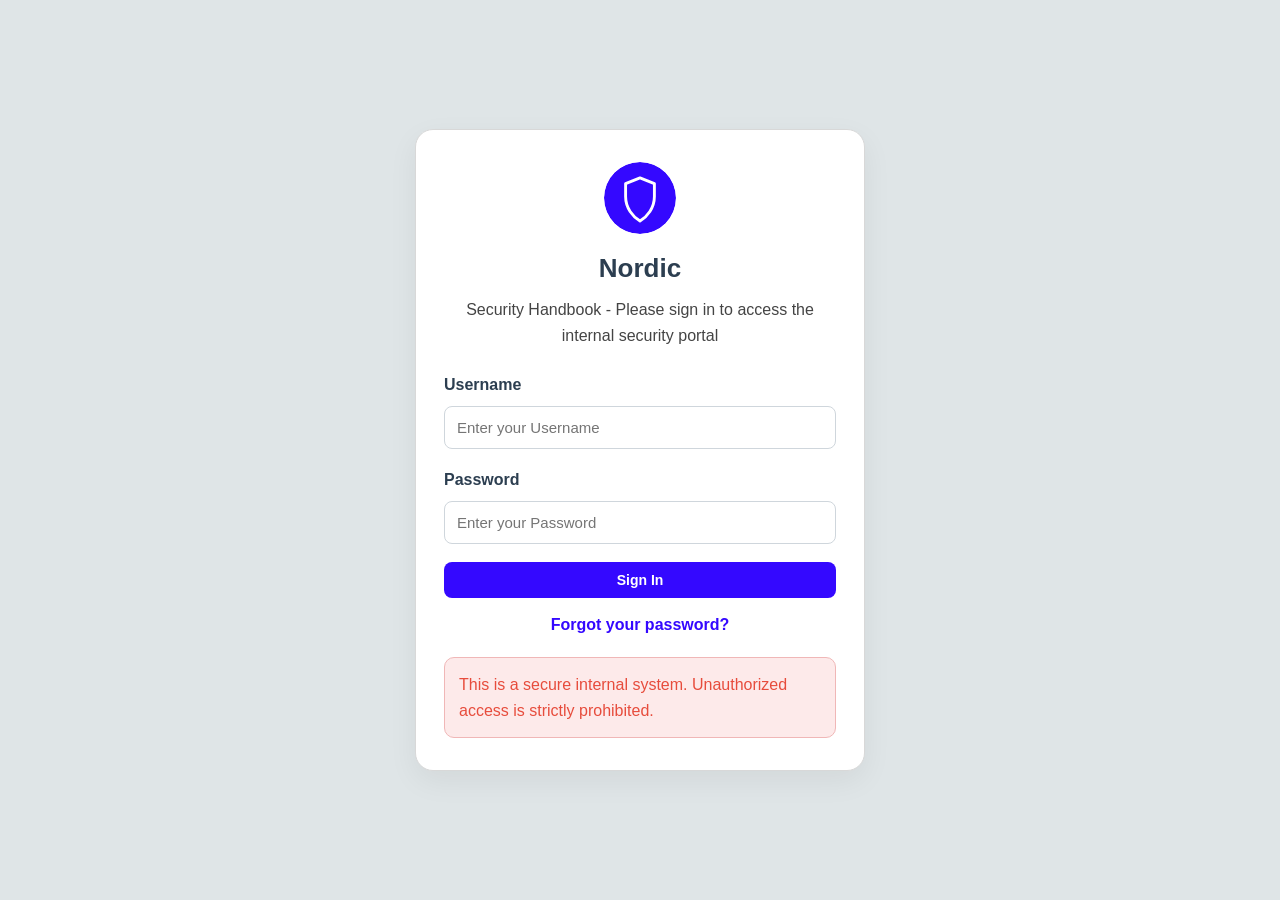
==== commit 8bcdfbf5: "Improve text consistency across pages Fix minor  issues and improve text consistency for better read" ====
--- a/index.html
+++ b/index.html
@@ -20,12 +20,12 @@
             <form>
                 <div class="form-group">
                     <label for="username">Username</label>
-                    <input type="text" id="username" placeholder="Enter your username">
+                    <input type="text" id="username" placeholder="Enter your Username">
                 </div>
 
                 <div class="form-group">
                     <label for="password">Password</label>
-                    <input type="password" id="password" placeholder="Enter your password">
+                    <input type="password" id="password" placeholder="Enter your Password">
                 </div>
 
                 <a href="home.html">
@@ -33,14 +33,14 @@
                 </a>
 
                 <div class="center-link">
-                    <a href="#">Forgot password?</a>
+                    <a href="#">Forgot your password?</a>
                 </div>
 
                 <div class="warning-box">
-                    This is a secure internal system. Unauthorized access is prohibited.
+                    This is a secure internal system. Unauthorized access is strictly prohibited.
                 </div>
             </form>
         </div>
     </div>
 </body>
-</html>+</html>
